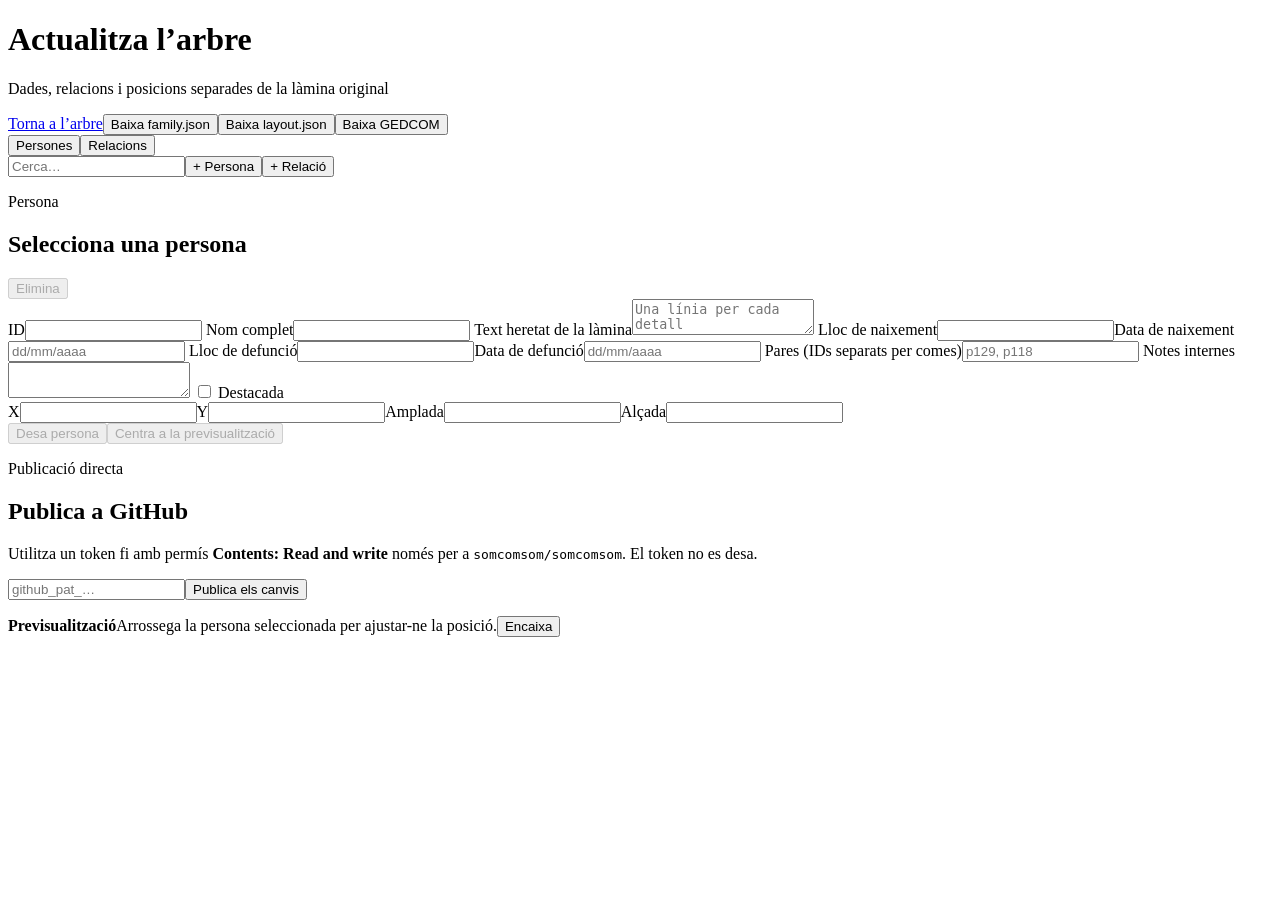
==== admin.html @ 3957ba19 "Afegeix l’editor visual" ====
<!doctype html>
<html lang="ca">
<head>
  <meta charset="utf-8">
  <meta name="viewport" content="width=device-width,initial-scale=1">
  <meta name="robots" content="noindex,nofollow,noarchive">
  <title>Actualitza SOM COM SOM</title>
  <link rel="preconnect" href="https://fonts.googleapis.com">
  <link rel="preconnect" href="https://fonts.gstatic.com" crossorigin>
  <link href="https://fonts.googleapis.com/css2?family=Montserrat:wght@300;400;600;700&display=swap" rel="stylesheet">
  <link rel="stylesheet" href="./admin.css?v=20260715-2">
</head>
<body>
<header><div><h1>Actualitza l’arbre</h1><p>Dades, relacions i posicions separades de la làmina original</p></div><nav><a href="./">Torna a l’arbre</a><button id="export-family">Baixa family.json</button><button id="export-layout">Baixa layout.json</button><button id="export-gedcom">Baixa GEDCOM</button></nav></header>
<main>
  <aside class="library">
    <div class="tabs"><button class="active" data-tab="people">Persones</button><button data-tab="relations">Relacions</button></div>
    <div class="search"><input id="library-search" type="search" placeholder="Cerca…"><button id="new-person">+ Persona</button><button id="new-relation">+ Relació</button></div>
    <div id="library-list" class="library-list"></div>
  </aside>

  <section class="editor">
    <div id="person-editor" class="editor-panel">
      <div class="panel-heading"><div><p class="eyebrow">Persona</p><h2 id="person-title">Selecciona una persona</h2></div><button id="delete-person" class="danger" disabled>Elimina</button></div>
      <div class="form-grid">
        <label>ID<input id="person-id" readonly></label>
        <label class="wide">Nom complet<input id="person-name"></label>
        <label class="wide">Text heretat de la làmina<textarea id="person-details" rows="2" placeholder="Una línia per cada detall"></textarea></label>
        <label>Lloc de naixement<input id="birth-place"></label><label>Data de naixement<input id="birth-date" placeholder="dd/mm/aaaa"></label>
        <label>Lloc de defunció<input id="death-place"></label><label>Data de defunció<input id="death-date" placeholder="dd/mm/aaaa"></label>
        <label class="wide">Pares (IDs separats per comes)<input id="person-parents" placeholder="p129, p118"></label>
        <label class="wide">Notes internes<textarea id="person-notes" rows="2"></textarea></label>
        <label class="check"><input id="person-focus" type="checkbox"> Destacada</label>
      </div>
      <div class="position-grid"><label>X<input id="pos-x" type="number" step="0.1"></label><label>Y<input id="pos-y" type="number" step="0.1"></label><label>Amplada<input id="pos-w" type="number" step="0.1"></label><label>Alçada<input id="pos-h" type="number" step="0.1"></label></div>
      <div class="actions"><button id="save-person" class="primary" disabled>Desa persona</button><button id="center-selected" disabled>Centra a la previsualització</button></div>
    </div>

    <div id="relation-editor" class="editor-panel" hidden>
      <div class="panel-heading"><div><p class="eyebrow">Relació</p><h2 id="relation-title">Selecciona una relació</h2></div><button id="delete-relation" class="danger" disabled>Elimina</button></div>
      <div class="form-grid">
        <label>ID<input id="relation-id" readonly></label>
        <label>Tipus<select id="relation-type"><option value="married">Casats</option><option value="separated">Separats</option><option value="partner">Ajuntats</option></select></label>
        <label>Lloc<input id="relation-place"></label><label>Data<input id="relation-date"></label>
        <label class="wide">Text original / alternatiu<textarea id="relation-label" rows="2"></textarea></label>
        <label class="wide">Parella (IDs separats per comes)<input id="relation-partners" placeholder="p141, p149"></label>
        <label class="wide">Fills (IDs separats per comes)<input id="relation-children" placeholder="p150, p151"></label>
        <label class="check"><input id="relation-visual" type="checkbox"> Redibuixa l’etiqueta i les connexions</label>
      </div>
      <div class="position-grid"><label>X<input id="rel-x" type="number" step="0.1"></label><label>Y<input id="rel-y" type="number" step="0.1"></label></div>
      <div class="actions"><button id="save-relation" class="primary" disabled>Desa relació</button><button id="center-relation" disabled>Centra a la previsualització</button></div>
    </div>

    <section class="publish-panel">
      <div><p class="eyebrow">Publicació directa</p><h2>Publica a GitHub</h2><p>Utilitza un token fi amb permís <strong>Contents: Read and write</strong> només per a <code>somcomsom/somcomsom</code>. El token no es desa.</p></div>
      <div class="publish-row"><input id="github-token" type="password" autocomplete="off" placeholder="github_pat_…"><button id="publish-github" class="primary">Publica els canvis</button></div>
      <p id="publish-status" class="status"></p>
    </section>
  </section>

  <section class="preview">
    <div class="preview-toolbar"><strong>Previsualització</strong><span>Arrossega la persona seleccionada per ajustar-ne la posició.</span><button id="preview-fit">Encaixa</button></div>
    <svg id="preview-svg"></svg>
  </section>
</main>
<script type="module" src="./admin.js?v=20260715-2"></script>
</body>
</html>
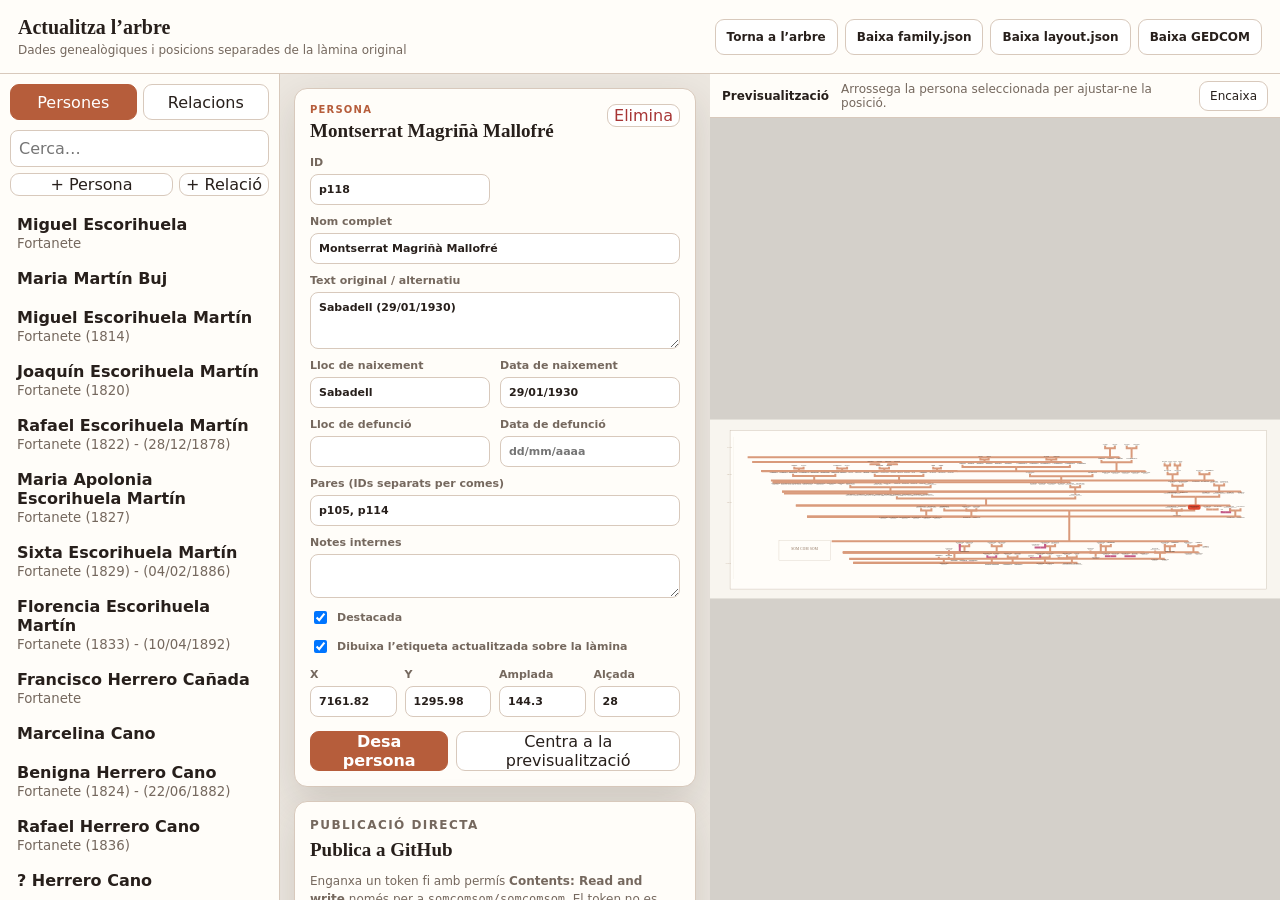
==== commit bf31ac6f: "Prepara l’arbre SVG mantenible i l’editor familiar" ====
--- a/admin.html
+++ b/admin.html
@@ -5,13 +5,13 @@
   <meta name="viewport" content="width=device-width,initial-scale=1">
   <meta name="robots" content="noindex,nofollow,noarchive">
   <title>Actualitza SOM COM SOM</title>
-  <link rel="preconnect" href="https://fonts.googleapis.com">
-  <link rel="preconnect" href="https://fonts.gstatic.com" crossorigin>
-  <link href="https://fonts.googleapis.com/css2?family=Montserrat:wght@300;400;600;700&display=swap" rel="stylesheet">
-  <link rel="stylesheet" href="./admin.css?v=20260715-2">
+  <link rel="stylesheet" href="./admin.css?v=20260715-5">
 </head>
 <body>
-<header><div><h1>Actualitza l’arbre</h1><p>Dades, relacions i posicions separades de la làmina original</p></div><nav><a href="./">Torna a l’arbre</a><button id="export-family">Baixa family.json</button><button id="export-layout">Baixa layout.json</button><button id="export-gedcom">Baixa GEDCOM</button></nav></header>
+<header>
+  <div><h1>Actualitza l’arbre</h1><p>Dades genealògiques i posicions separades de la làmina original</p></div>
+  <nav><a href="./">Torna a l’arbre</a><button id="export-family">Baixa family.json</button><button id="export-layout">Baixa layout.json</button><button id="export-gedcom">Baixa GEDCOM</button></nav>
+</header>
 <main>
   <aside class="library">
     <div class="tabs"><button class="active" data-tab="people">Persones</button><button data-tab="relations">Relacions</button></div>
@@ -25,12 +25,13 @@
       <div class="form-grid">
         <label>ID<input id="person-id" readonly></label>
         <label class="wide">Nom complet<input id="person-name"></label>
-        <label class="wide">Text heretat de la làmina<textarea id="person-details" rows="2" placeholder="Una línia per cada detall"></textarea></label>
+        <label class="wide">Text original / alternatiu<textarea id="person-details" rows="3" placeholder="Una línia per detall"></textarea></label>
         <label>Lloc de naixement<input id="birth-place"></label><label>Data de naixement<input id="birth-date" placeholder="dd/mm/aaaa"></label>
         <label>Lloc de defunció<input id="death-place"></label><label>Data de defunció<input id="death-date" placeholder="dd/mm/aaaa"></label>
         <label class="wide">Pares (IDs separats per comes)<input id="person-parents" placeholder="p129, p118"></label>
         <label class="wide">Notes internes<textarea id="person-notes" rows="2"></textarea></label>
         <label class="check"><input id="person-focus" type="checkbox"> Destacada</label>
+        <label class="check"><input id="person-render" type="checkbox"> Dibuixa l’etiqueta actualitzada sobre la làmina</label>
       </div>
       <div class="position-grid"><label>X<input id="pos-x" type="number" step="0.1"></label><label>Y<input id="pos-y" type="number" step="0.1"></label><label>Amplada<input id="pos-w" type="number" step="0.1"></label><label>Alçada<input id="pos-h" type="number" step="0.1"></label></div>
       <div class="actions"><button id="save-person" class="primary" disabled>Desa persona</button><button id="center-selected" disabled>Centra a la previsualització</button></div>
@@ -45,16 +46,16 @@
         <label class="wide">Text original / alternatiu<textarea id="relation-label" rows="2"></textarea></label>
         <label class="wide">Parella (IDs separats per comes)<input id="relation-partners" placeholder="p141, p149"></label>
         <label class="wide">Fills (IDs separats per comes)<input id="relation-children" placeholder="p150, p151"></label>
-        <label class="check"><input id="relation-visual" type="checkbox"> Redibuixa l’etiqueta i les connexions</label>
+        <label class="check"><input id="relation-render" type="checkbox"> Dibuixa la relació actualitzada</label>
       </div>
       <div class="position-grid"><label>X<input id="rel-x" type="number" step="0.1"></label><label>Y<input id="rel-y" type="number" step="0.1"></label></div>
       <div class="actions"><button id="save-relation" class="primary" disabled>Desa relació</button><button id="center-relation" disabled>Centra a la previsualització</button></div>
     </div>
 
     <section class="publish-panel">
-      <div><p class="eyebrow">Publicació directa</p><h2>Publica a GitHub</h2><p>Utilitza un token fi amb permís <strong>Contents: Read and write</strong> només per a <code>somcomsom/somcomsom</code>. El token no es desa.</p></div>
+      <div><p class="eyebrow">Publicació directa</p><h2>Publica a GitHub</h2><p>Enganxa un token fi amb permís <strong>Contents: Read and write</strong> només per a <code>somcomsom/somcomsom</code>. El token no es desa.</p></div>
       <div class="publish-row"><input id="github-token" type="password" autocomplete="off" placeholder="github_pat_…"><button id="publish-github" class="primary">Publica els canvis</button></div>
-      <p id="publish-status" class="status"></p>
+      <p id="publish-status" class="status-line"></p>
     </section>
   </section>
 
@@ -63,6 +64,6 @@
     <svg id="preview-svg"></svg>
   </section>
 </main>
-<script type="module" src="./admin.js?v=20260715-2"></script>
+<script type="module" src="./admin.js?v=20260715-5"></script>
 </body>
 </html>
--- a/admin.css
+++ b/admin.css
@@ -0,0 +1,2 @@
+:root{--bg:#ece7e0;--panel:#fffdf9;--surface:#fff;--text:#271f1b;--muted:#75685e;--border:#d8c9bc;--accent:#b65d3b;--accent-soft:#f5ddd1;--danger:#a73535;--shadow:0 14px 38px rgba(55,38,26,.15)}*{box-sizing:border-box}html,body{height:100%;margin:0}body{background:var(--bg);color:var(--text);font-family:Inter,ui-sans-serif,system-ui,-apple-system,"Segoe UI",sans-serif;overflow:hidden}button,input,textarea,select{font:inherit}button,a{border:1px solid var(--border);border-radius:9px;background:var(--surface);color:var(--text);cursor:pointer;text-decoration:none}header{height:74px;display:flex;align-items:center;gap:20px;padding:0 18px;background:var(--panel);border-bottom:1px solid var(--border)}header h1,header p{margin:0}header h1{font:700 20px Georgia,serif}header p{margin-top:4px;color:var(--muted);font-size:12px}header nav{margin-left:auto;display:flex;gap:7px}header nav a,header nav button{min-height:36px;padding:0 11px;display:inline-flex;align-items:center;font-size:12px;font-weight:650}main{height:calc(100% - 74px);display:grid;grid-template-columns:280px 430px minmax(0,1fr)}.library,.editor,.preview{min-width:0;min-height:0}.library{background:var(--panel);border-right:1px solid var(--border);display:flex;flex-direction:column}.tabs{display:grid;grid-template-columns:1fr 1fr;padding:10px;gap:6px}.tabs button{height:36px}.tabs button.active{background:var(--accent);border-color:var(--accent);color:#fff}.search{display:grid;grid-template-columns:1fr auto;gap:6px;padding:0 10px 10px}.search input{grid-column:1/-1}.search input,.form-grid input,.form-grid textarea,.form-grid select,.position-grid input,.publish-row input{width:100%;border:1px solid var(--border);border-radius:8px;background:var(--surface);color:var(--text);padding:8px;outline:0}.library-list{overflow:auto;padding:0 8px 12px}.library-item{display:block;width:100%;padding:8px;border:1px solid transparent;background:transparent;text-align:left}.library-item:hover,.library-item.active{background:var(--accent-soft);border-color:var(--border)}.library-item strong,.library-item small{display:block}.library-item small{margin-top:2px;color:var(--muted)}.editor{overflow:auto;background:var(--bg);padding:14px}.editor-panel,.publish-panel{background:var(--panel);border:1px solid var(--border);border-radius:13px;padding:15px;box-shadow:var(--shadow)}.panel-heading{display:flex;align-items:start;justify-content:space-between;gap:12px}.panel-heading h2,.publish-panel h2{margin:0;font:700 19px Georgia,serif}.eyebrow{margin:0 0 5px;color:var(--accent);font-size:10px;font-weight:800;letter-spacing:.12em;text-transform:uppercase}.danger{color:var(--danger)}.form-grid{display:grid;grid-template-columns:1fr 1fr;gap:10px;margin-top:14px}.form-grid label,.position-grid label{display:grid;gap:5px;color:var(--muted);font-size:11px;font-weight:650}.form-grid .wide{grid-column:1/-1}.form-grid .check{grid-column:1/-1;display:flex;align-items:center;gap:7px}.form-grid .check input{width:auto}.position-grid{display:grid;grid-template-columns:repeat(4,1fr);gap:8px;margin-top:12px}.actions{display:flex;gap:8px;margin-top:14px}.actions button,.publish-row button{min-height:37px;padding:0 13px}.primary{background:var(--accent);border-color:var(--accent);color:#fff;font-weight:700}.publish-panel{margin-top:14px}.publish-panel p{color:var(--muted);font-size:12px;line-height:1.45}.publish-row{display:grid;grid-template-columns:1fr auto;gap:8px}.status-line{min-height:18px;margin-bottom:0!important}.preview{position:relative;background:#d4d0ca}.preview-toolbar{height:44px;display:flex;align-items:center;gap:12px;padding:0 12px;background:var(--panel);border-bottom:1px solid var(--border);font-size:12px}.preview-toolbar span{color:var(--muted)}.preview-toolbar button{margin-left:auto;padding:7px 10px}.preview svg{display:block;width:100%;height:calc(100% - 44px);touch-action:none}.preview-image{pointer-events:none}.preview-person{fill:transparent;stroke:transparent;stroke-width:3;vector-effect:non-scaling-stroke;cursor:pointer}.preview-person:hover{fill:rgba(255,220,60,.22);stroke:#d98a00}.preview-person.selected{fill:rgba(255,235,100,.35);stroke:#e0482f}.preview-label rect{fill:#fffefb;stroke:#a98d7a;vector-effect:non-scaling-stroke}.preview-label text{font:11px Arial,sans-serif;fill:#241f1b}@media(max-width:1100px){main{grid-template-columns:250px 390px 1fr}}@media(max-width:850px){body{overflow:auto}header{height:auto;min-height:74px;flex-wrap:wrap;padding:12px}header nav{margin-left:0;flex-wrap:wrap}main{height:auto;grid-template-columns:1fr}.library{height:350px}.editor{overflow:visible}.preview{height:65vh}.position-grid{grid-template-columns:1fr 1fr}}
+.preview-paper{fill:#f8f5ef}.preview-border{fill:#fffdf9;stroke:#b9aa98;stroke-width:5}.preview-timeline-line{stroke:#d7c8b8;stroke-width:2}.preview-timeline-label{fill:#c5b4a2;font:300 42px Georgia,serif}.preview-title-box{fill:#fffdf9;stroke:#b6a38e;stroke-width:3}.preview-title{fill:#8a6e58;font:300 52px Georgia,serif;letter-spacing:3px}.preview-relation-line{fill:none;stroke:#d99a7b;stroke-width:2;vector-effect:non-scaling-stroke}.preview-partner{stroke:#c45a87}.preview-direct{stroke-dasharray:5 4}.preview-relation-label{fill:#9c7c5c;font:13px Arial,sans-serif;pointer-events:none}.preview-relation-label.partner{fill:#bd4f83}.preview-person-label{fill:#2b241f;font:10.5px Arial,sans-serif;pointer-events:none}.preview-person-detail{font-size:9.2px;fill:#4f463f}.preview-node.focus .preview-person-name{font-weight:800}
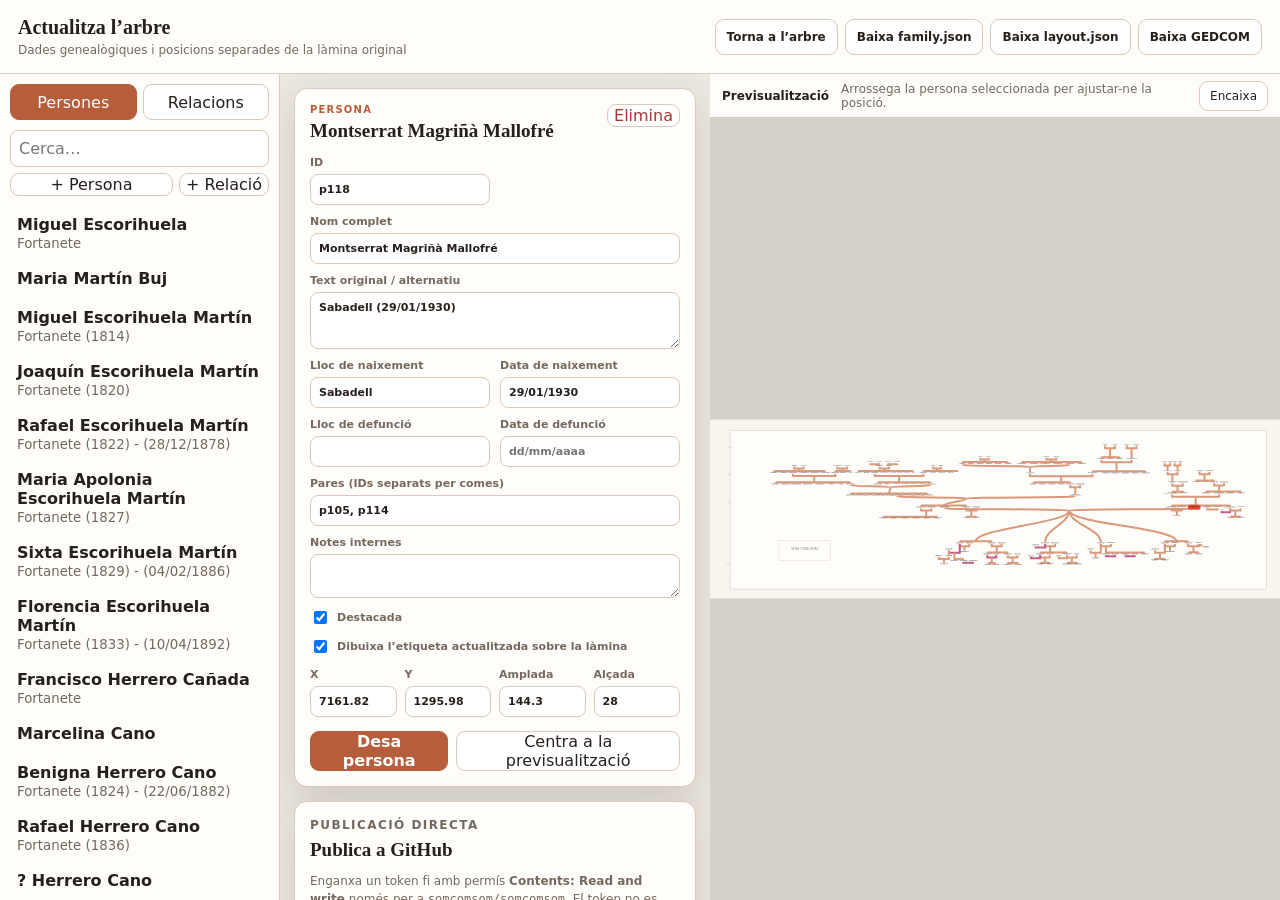
==== commit 4dc56370: "Actualitza la versió de l'editor" ====
--- a/admin.html
+++ b/admin.html
@@ -64,6 +64,6 @@
     <svg id="preview-svg"></svg>
   </section>
 </main>
-<script type="module" src="./admin.js?v=20260715-5"></script>
+<script type="module" src="./admin.js?v=20260715-6"></script>
 </body>
 </html>
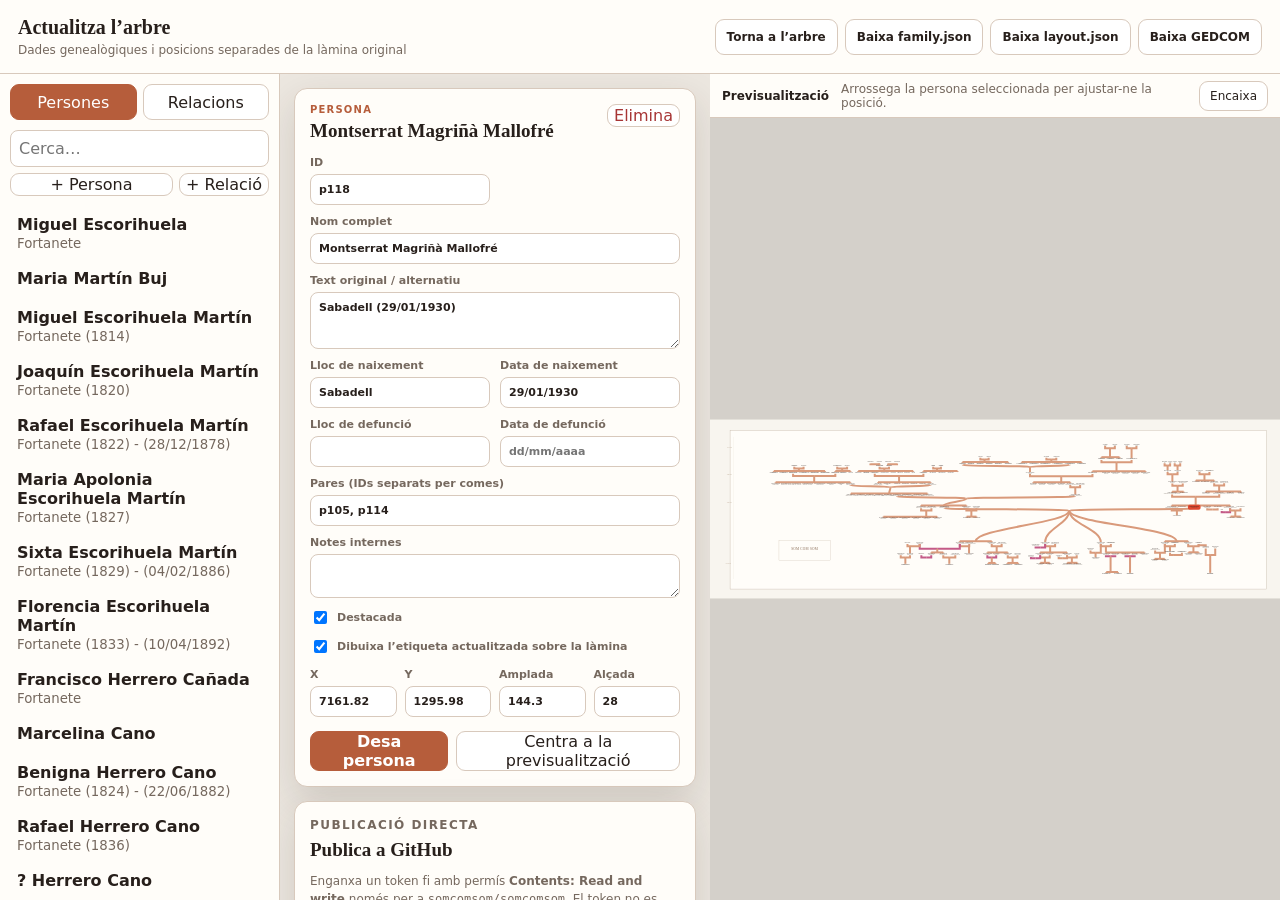
==== commit 50c2c652: "Força la recàrrega de l'editor" ====
--- a/admin.html
+++ b/admin.html
@@ -6,6 +6,7 @@
   <meta name="robots" content="noindex,nofollow,noarchive">
   <title>Actualitza SOM COM SOM</title>
   <link rel="stylesheet" href="./admin.css?v=20260715-5">
+  <link rel="stylesheet" href="./interaction.css?v=20260715-1">
 </head>
 <body>
 <header>
@@ -64,6 +65,7 @@
     <svg id="preview-svg"></svg>
   </section>
 </main>
-<script type="module" src="./admin.js?v=20260715-6"></script>
+<script type="module" src="./drag-guard.js?v=20260715-1"></script>
+<script type="module" src="./admin.js?v=20260716-3"></script>
 </body>
 </html>
--- a/interaction.css
+++ b/interaction.css
@@ -0,0 +1,20 @@
+.viewer,
+.viewer svg,
+.viewer svg *,
+.preview,
+.preview svg,
+.preview svg * {
+  -webkit-user-select: none;
+  user-select: none;
+  -webkit-touch-callout: none;
+}
+
+.viewer svg,
+.preview svg {
+  -webkit-user-drag: none;
+}
+
+.direct-line,
+.preview-direct {
+  stroke-dasharray: none;
+}
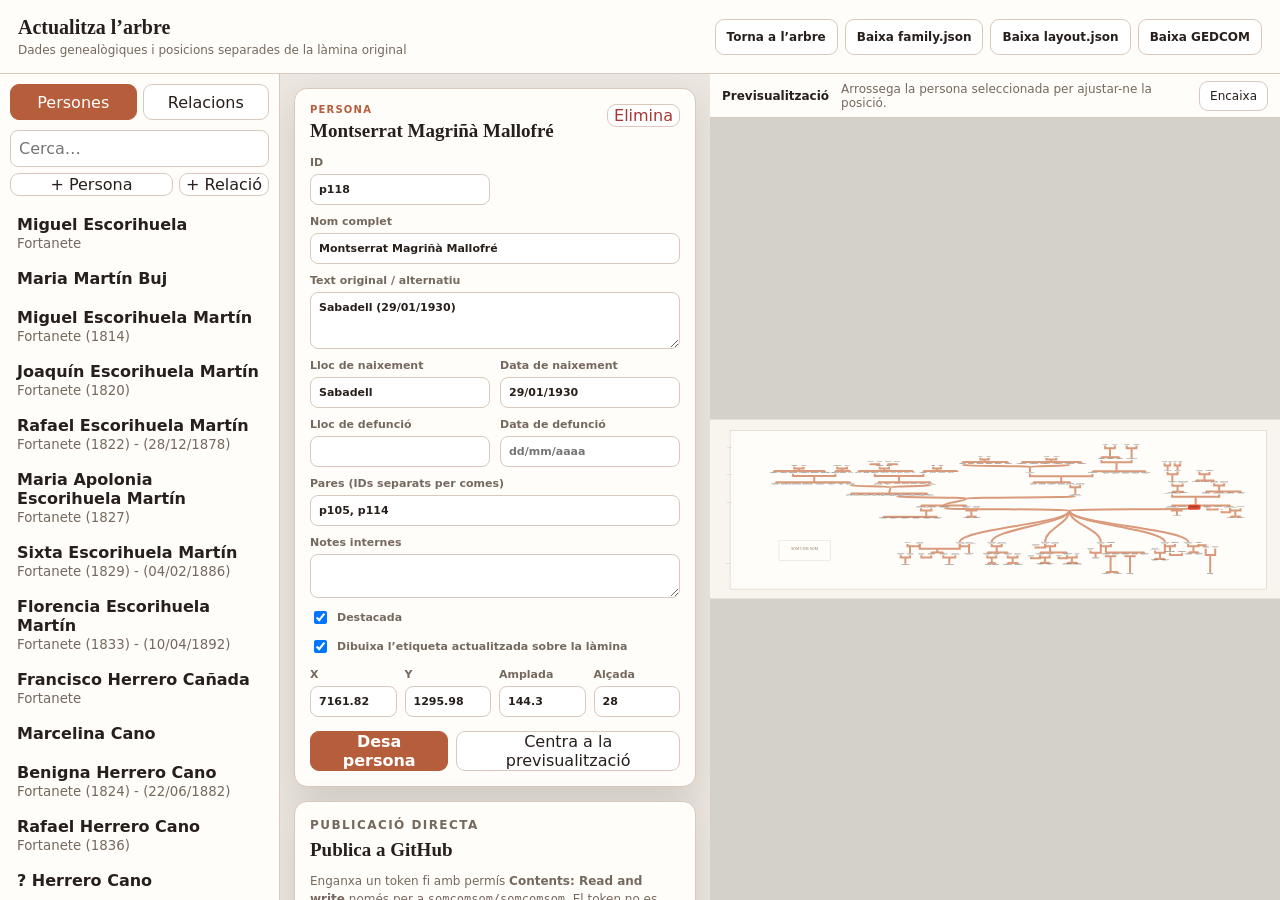
==== commit 1528375b: "Load unified relation colors in editor" ====
--- a/admin.html
+++ b/admin.html
@@ -6,6 +6,7 @@
   <meta name="robots" content="noindex,nofollow,noarchive">
   <title>Actualitza SOM COM SOM</title>
   <link rel="stylesheet" href="./admin.css?v=20260715-5">
+  <link rel="stylesheet" href="./relation-colors.css?v=20260717-1">
   <link rel="stylesheet" href="./interaction.css?v=20260715-1">
 </head>
 <body>
--- a/relation-colors.css
+++ b/relation-colors.css
@@ -0,0 +1,4 @@
+.partner-line,
+.preview-partner {
+  stroke: #d99a7b;
+}
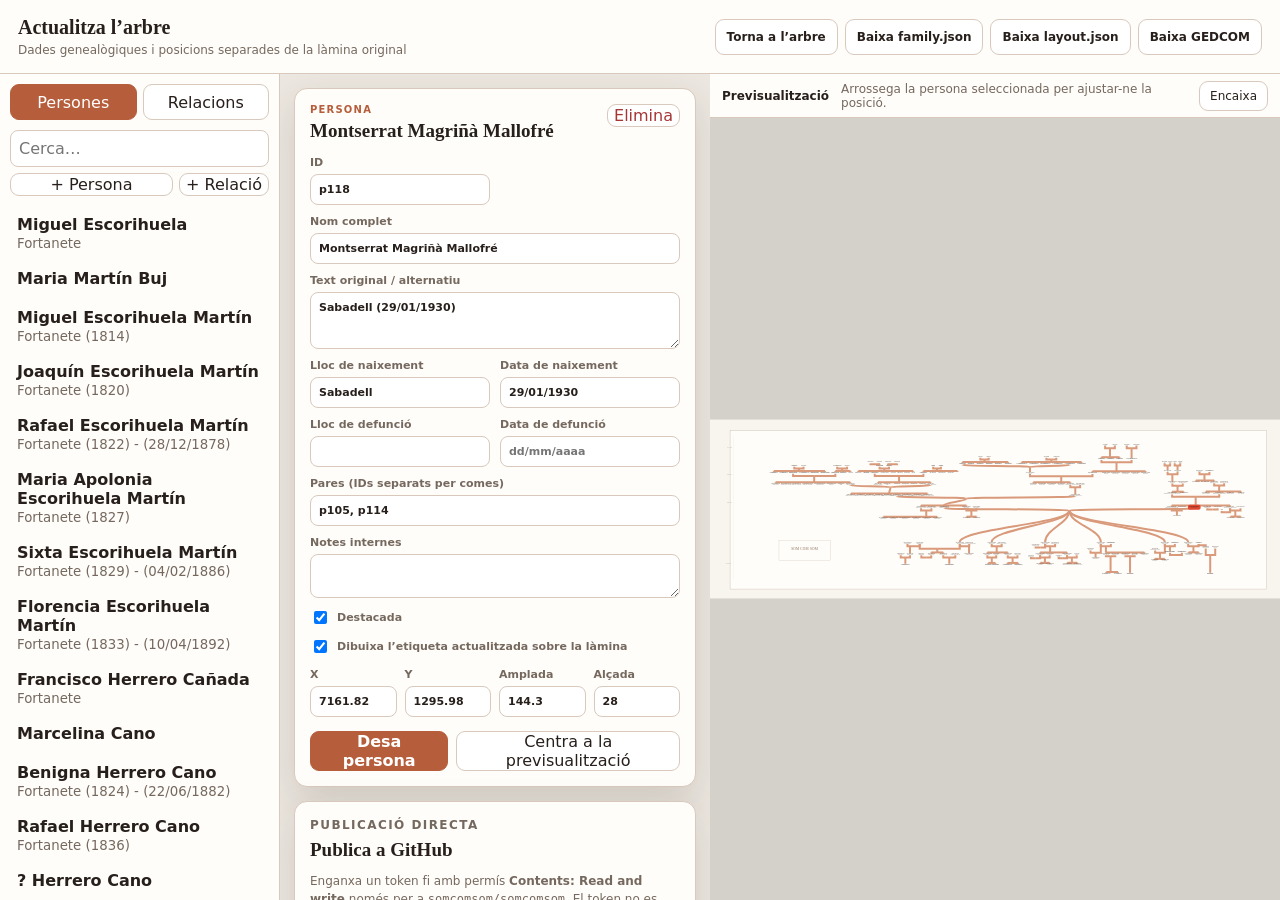
==== commit 1d1e39d3: "Actualitza la versió dels colors a l’editor" ====
--- a/admin.html
+++ b/admin.html
@@ -6,7 +6,7 @@
   <meta name="robots" content="noindex,nofollow,noarchive">
   <title>Actualitza SOM COM SOM</title>
   <link rel="stylesheet" href="./admin.css?v=20260715-5">
-  <link rel="stylesheet" href="./relation-colors.css?v=20260717-1">
+  <link rel="stylesheet" href="./relation-colors.css?v=20260717-2">
   <link rel="stylesheet" href="./interaction.css?v=20260715-1">
 </head>
 <body>
--- a/relation-colors.css
+++ b/relation-colors.css
@@ -2,3 +2,8 @@
 .preview-partner {
   stroke: #d99a7b;
 }
+
+.relation-label.partner,
+.preview-relation-label.partner {
+  fill: #9c7c5c;
+}
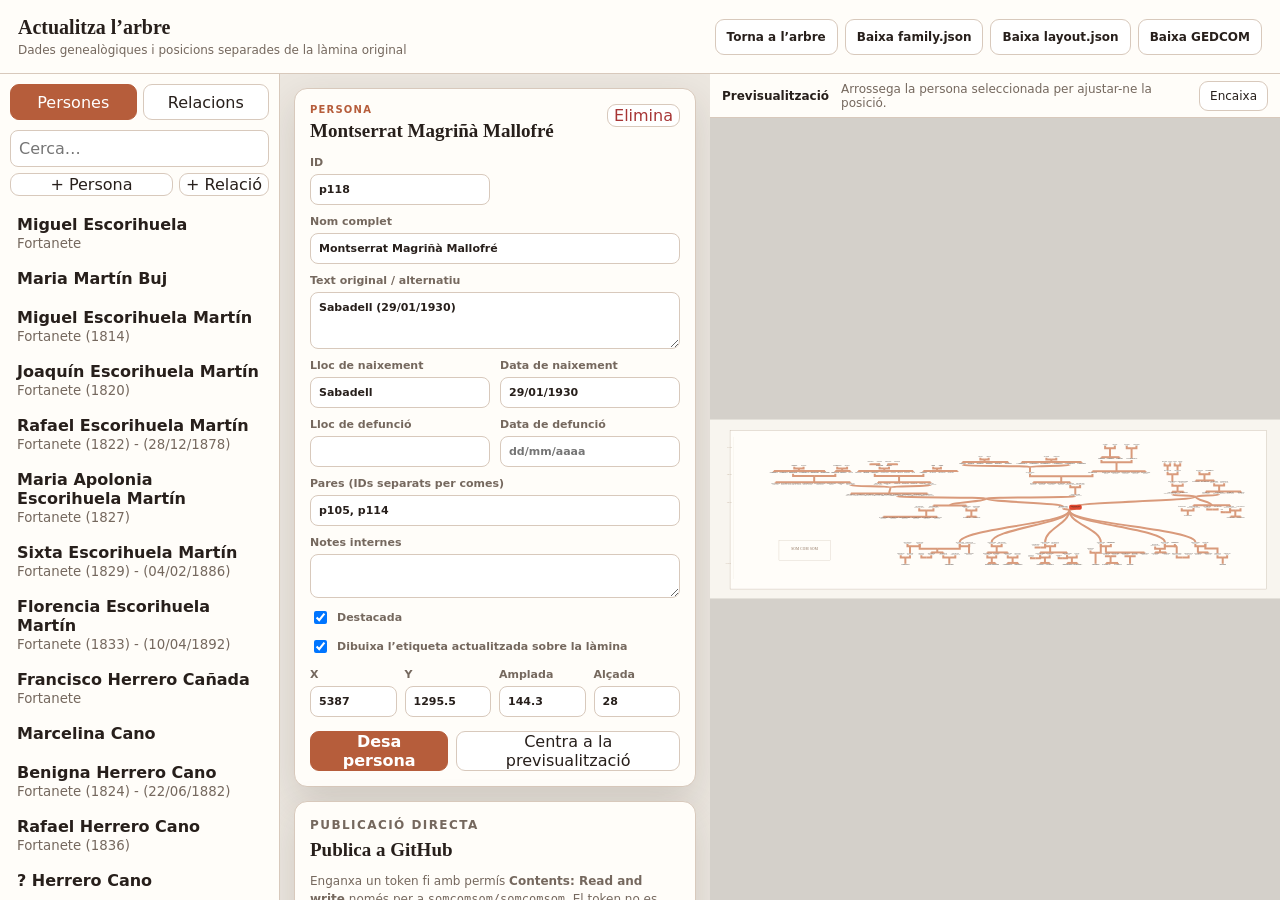
==== commit d0a1a4b7: "Força la renovació de la memòria cau de l’editor" ====
--- a/admin.html
+++ b/admin.html
@@ -67,6 +67,6 @@
   </section>
 </main>
 <script type="module" src="./drag-guard.js?v=20260715-1"></script>
-<script type="module" src="./admin.js?v=20260716-3"></script>
+<script type="module" src="./admin.js?v=20260717-3"></script>
 </body>
 </html>
